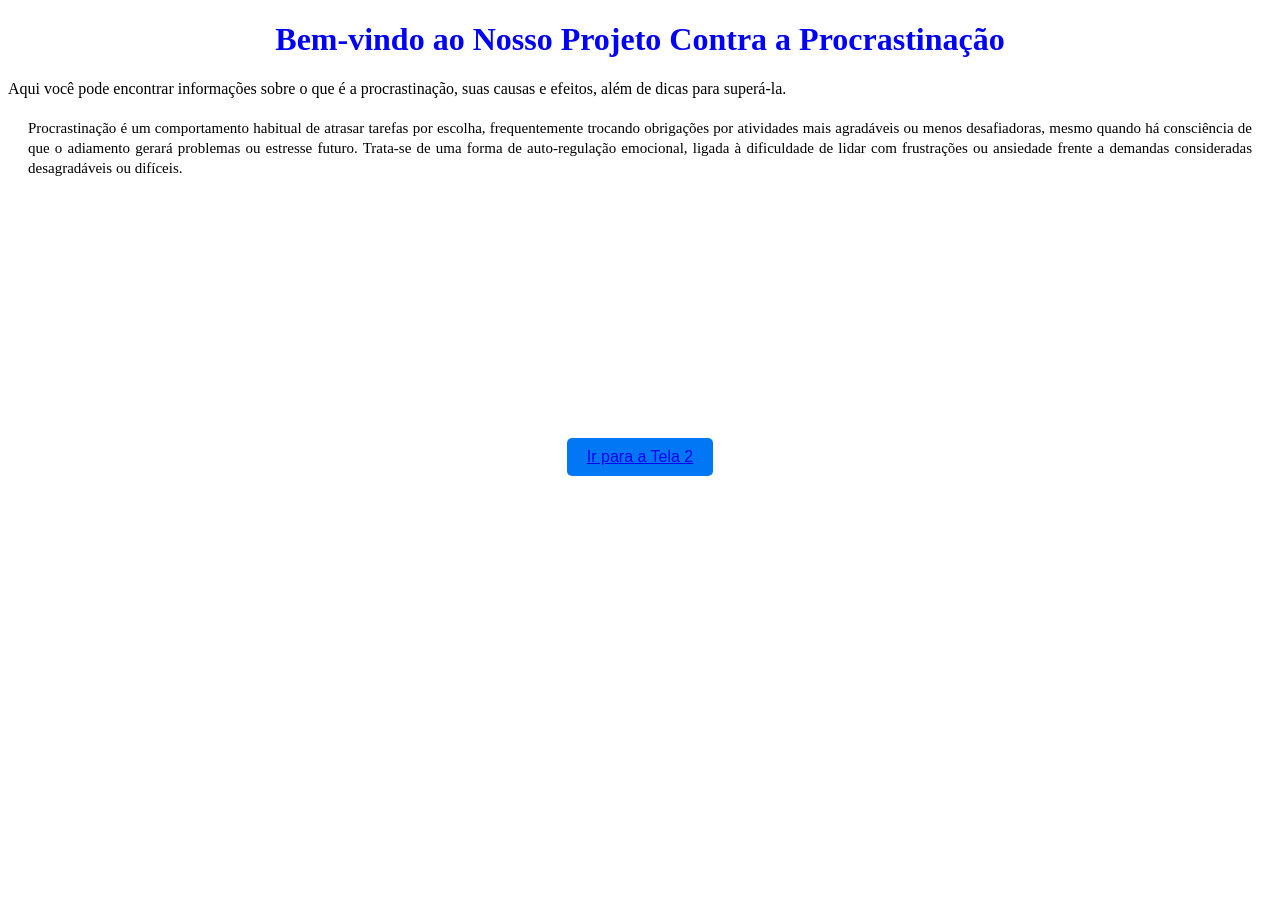
==== Public/pages/tela1.html @ f206362c "Primeira vez usando o git e o começo do projeto" ====
<!DOCTYPE html>
<html lang="pt-br">
<head>
   
    <meta charset="UTF-8">
    <title>Início-Procrastinação</title>
    <link rel="stylesheet" href="../assets/CSS/style.css">
</head>
<body>
    <h1 class="titulo">Bem-vindo ao Nosso Projeto Contra a Procrastinação</h1>
    <p>Aqui você pode encontrar informações sobre o que é a procrastinação, suas causas e efeitos, além de dicas para superá-la.</p>
   <p class="rolodetexto">Procrastinação é um comportamento habitual de atrasar tarefas por escolha, frequentemente trocando obrigações por atividades mais agradáveis ou menos desafiadoras, mesmo quando há consciência de que o adiamento gerará problemas ou estresse futuro. Trata-se de uma forma de auto-regulação emocional, ligada à dificuldade de lidar com frustrações ou ansiedade frente a demandas consideradas desagradáveis ou difíceis.</p>
   
   
   
    <button class="botao"><a href="tela2.html">Ir para a Tela 2</a></button>
    
</body>
</html>
---- Public/assets/CSS/style.css ----
.titulo {
    text-align: center;
    -webkit-text-fill-color: blue;}
.rolodetexto {
    text-align: justify;
    font-size: 15px;
    line-height: 20px;
    margin: 20px;
    height: 300px;
    overflow-y: scroll;
}
.botao{
    display: block;
    margin: 20px auto;
    padding: 10px 20px;
    background-color: #0177f6;
    color: white;
    border: none;
    border-radius: 5px;
    font-size: 16px;
    cursor: pointer;}
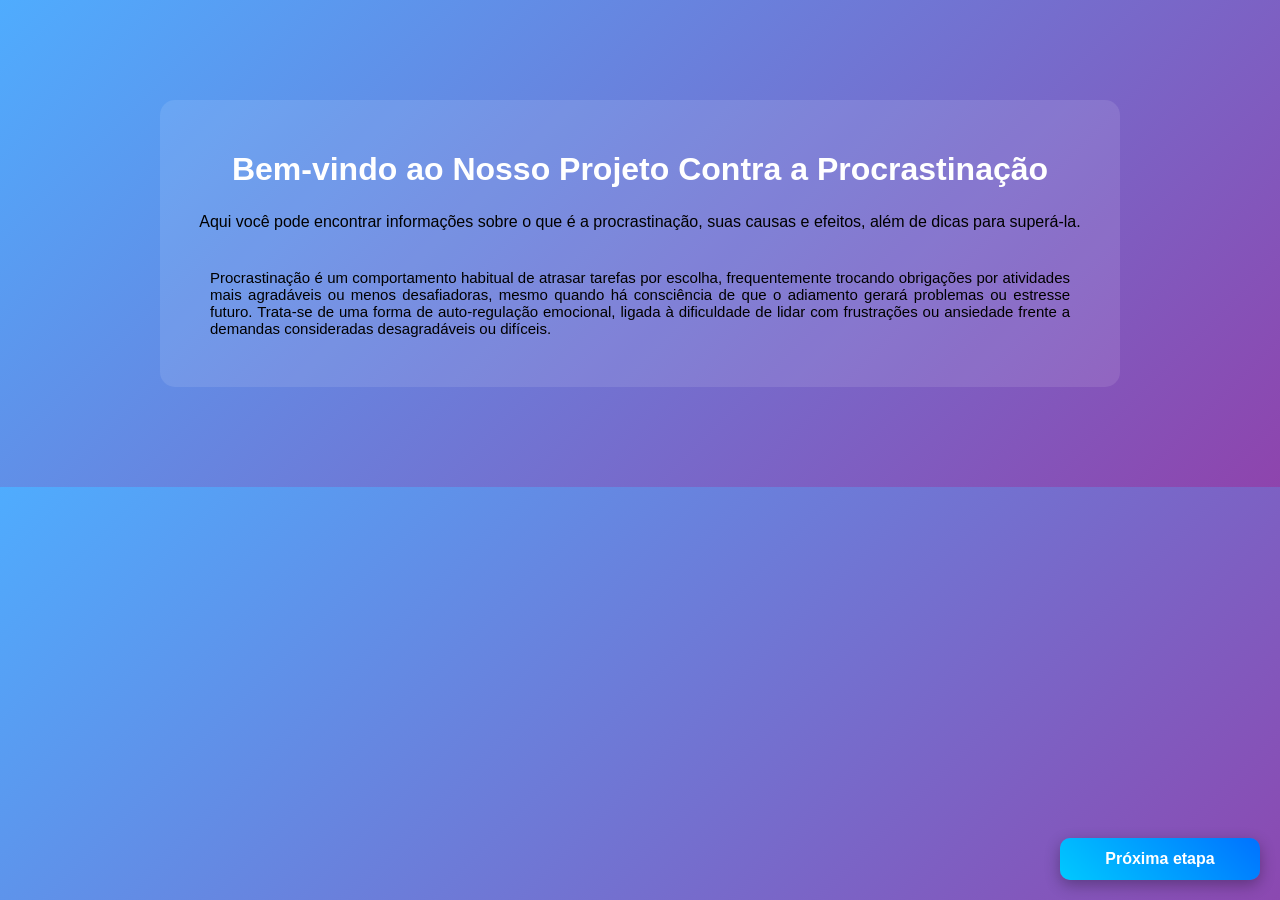
==== commit 76d02d45: "arrumando o conflito e adicionando as coisas" ====
--- a/Public/pages/tela1.html
+++ b/Public/pages/tela1.html
@@ -7,13 +7,17 @@
     <link rel="stylesheet" href="../assets/CSS/style.css">
 </head>
 <body>
+    <div class="container-centro">
     <h1 class="titulo">Bem-vindo ao Nosso Projeto Contra a Procrastinação</h1>
-    <p>Aqui você pode encontrar informações sobre o que é a procrastinação, suas causas e efeitos, além de dicas para superá-la.</p>
-   <p class="rolodetexto">Procrastinação é um comportamento habitual de atrasar tarefas por escolha, frequentemente trocando obrigações por atividades mais agradáveis ou menos desafiadoras, mesmo quando há consciência de que o adiamento gerará problemas ou estresse futuro. Trata-se de uma forma de auto-regulação emocional, ligada à dificuldade de lidar com frustrações ou ansiedade frente a demandas consideradas desagradáveis ou difíceis.</p>
+    
+    <p>Aqui você pode encontrar informações sobre o que é a procrastinação, suas causas e efeitos, além de dicas para superá-la. <br><br>
+        
+        <p class="rolodetexto">Procrastinação é um comportamento habitual de atrasar tarefas por escolha, frequentemente trocando obrigações por atividades mais agradáveis ou menos desafiadoras, mesmo quando há consciência de que o adiamento gerará problemas ou estresse futuro. Trata-se de uma forma de auto-regulação emocional, ligada à dificuldade de lidar com frustrações ou ansiedade frente a demandas consideradas desagradáveis ou difíceis.</p>
    
    
    
-    <button class="botao"><a href="tela2.html">Ir para a Tela 2</a></button>
-    
+    <a href="tela2.html" class="proximo">Próxima etapa </a>
+
+    </div>
 </body>
 </html>
--- a/Public/assets/CSS/style.css
+++ b/Public/assets/CSS/style.css
@@ -1,22 +1,231 @@
+body {
+  margin: 0;
+  font-family: Arial, sans-serif;
+  background: linear-gradient(135deg, #4facfe, #8e44ad);
+}
+
+header {
+  background: linear-gradient(90deg, #4facfe, #8e44ad);
+  color: white;
+  text-align: center;
+  padding: 20px;
+}
+
+.container {
+  display: flex;
+}
+
+.menu {
+  width: 250px;
+  padding: 15px;
+  position: sticky;
+  top: 0;
+  height: 100vh;
+}
+
+.menu a {
+  display: block;
+  background: linear-gradient(45deg, #6a5acd, #00bfff);
+  color: white;
+  padding: 10px;
+  margin: 5px 0;
+  text-decoration: none;
+  border-radius: 6px;
+  transition: 0.3s;
+}
+
+.menu a:hover {
+  background: #a29bfe;
+}
+
+.conteudo {
+  flex: 1;
+  display: flex;
+  justify-content: center;
+  padding: 40px;
+}
+
+.card {
+  background: #F7FFF3;
+  max-width: 800px;
+  width: 100%;
+  padding: 25px;
+  border-radius: 12px;
+}
+
+html {
+  scroll-behavior: smooth;
+}
+
+.modo-botao a {
+  background: linear-gradient(45deg, #6a5acd, #00bfff);
+  color: white;
+  text-decoration: none;
+}
+
+.modo-link a {
+  background: transparent;
+  color: #1e90ff;
+  text-decoration: underline;
+}
+
+.modo-box {
+  background: white;
+  padding: 10px;
+  border-radius: 8px;
+}
+
+.modo-box a {
+  color: black;
+  text-decoration: none;
+}
+
+/* ===================== */
+/* 🟢 TELA 1 (Gui) */
+/* ===================== */
 
 .titulo {
-    text-align: center;
-    -webkit-text-fill-color: blue;}
+  text-align: center;
+  color: white;
+  margin-bottom: 25px;
+}
+
 .rolodetexto {
-    text-align: justify;
-    font-size: 15px;
-    line-height: 20px;
-    margin: 20px;
-    height: 300px;
-    overflow-y: scroll;
-}
-.botao{
-    display: block;
-    margin: 20px auto;
-    padding: 10px 20px;
-    background-color: #0177f6;
-    color: white;
-    border: none;
-    border-radius: 5px;
-    font-size: 16px;
-    cursor: pointer;}+  text-align: justify;
+  font-size: 15px;
+  margin: 20px;
+}
+
+.botao {
+  display: block;
+  margin: 20px auto;
+  background: #0177f6;
+}
+
+/* ===================== */
+/* 🟢 Parte do (Wellington) */
+/* ===================== */
+
+.container-centro {
+  max-width: 900px;
+  margin: 100px auto;
+  text-align: center;
+  padding: 30px;
+  background: rgba(255,255,255,0.1);
+  border-radius: 15px;
+}
+
+.proximo, .voltar {
+  position: fixed;
+  bottom: 20px;
+  width: 200px;
+  text-align: center;
+  padding: 12px 0;
+  border-radius: 10px;
+  text-decoration: none;
+  color: white;
+  font-weight: bold;
+  background: linear-gradient(45deg, #00c9ff, #0072ff);
+  box-shadow: 0 5px 15px rgba(0,0,0,0.3);
+  transition: 0.3s;
+}
+
+.proximo {
+  right: 20px;
+}
+
+.voltar {
+  left: 20px;
+}
+
+.proximo:hover, .voltar:hover {
+  transform: scale(1.1);
+}
+
+.form-container {
+  max-width: 500px;
+  margin: 80px auto;
+  padding: 30px;
+  background: rgba(255,255,255,0.1);
+  border-radius: 15px;
+  text-align: center;
+}
+
+.formulario {
+  display: flex;
+  flex-direction: column;
+  gap: 15px;
+}
+
+.campo {
+  display: flex;
+  flex-direction: column;
+  align-items: flex-start;
+}
+
+.campo label {
+  color: white;
+  margin-bottom: 5px;
+}
+
+.campo input {
+  width: 100%;
+  padding: 10px;
+  border-radius: 8px;
+  border: none;
+}
+
+/* foco corrigido (sem duplicação, sem erro) */
+.campo input:focus {
+  outline: none;
+  box-shadow: 0 0 0 2px #00c9ff;
+}
+
+.btn-enviar {
+  width: 100%;
+  padding: 12px;
+  border: none;
+  border-radius: 10px;
+  background: linear-gradient(45deg, #00c9ff, #0072ff);
+  color: white;
+  font-size: 16px;
+  font-weight: bold;
+  cursor: pointer;
+  transition: 0.3s;
+}
+
+.btn-enviar:hover {
+  transform: scale(1.05);
+}
+
+.sucesso-container {
+  max-width: 600px;
+  margin: 150px auto;
+  text-align: center;
+  padding: 40px;
+  color: green;
+}
+
+.sucesso-container h1 {
+  font-size: 28px;
+  margin-bottom: 15px;
+}
+
+.sucesso-container p {
+  margin-bottom: 25px;
+  font-size: 16px;
+}
+
+.btn-voltar-inicio {
+  display: inline-block;
+  padding: 12px 25px;
+  background: linear-gradient(45deg, #00c9ff, #0072ff);
+  color: white;
+  border-radius: 10px;
+  text-decoration: none;
+  transition: 0.3s;
+}
+
+.btn-voltar-inicio:hover {
+  transform: scale(1.1);
+}
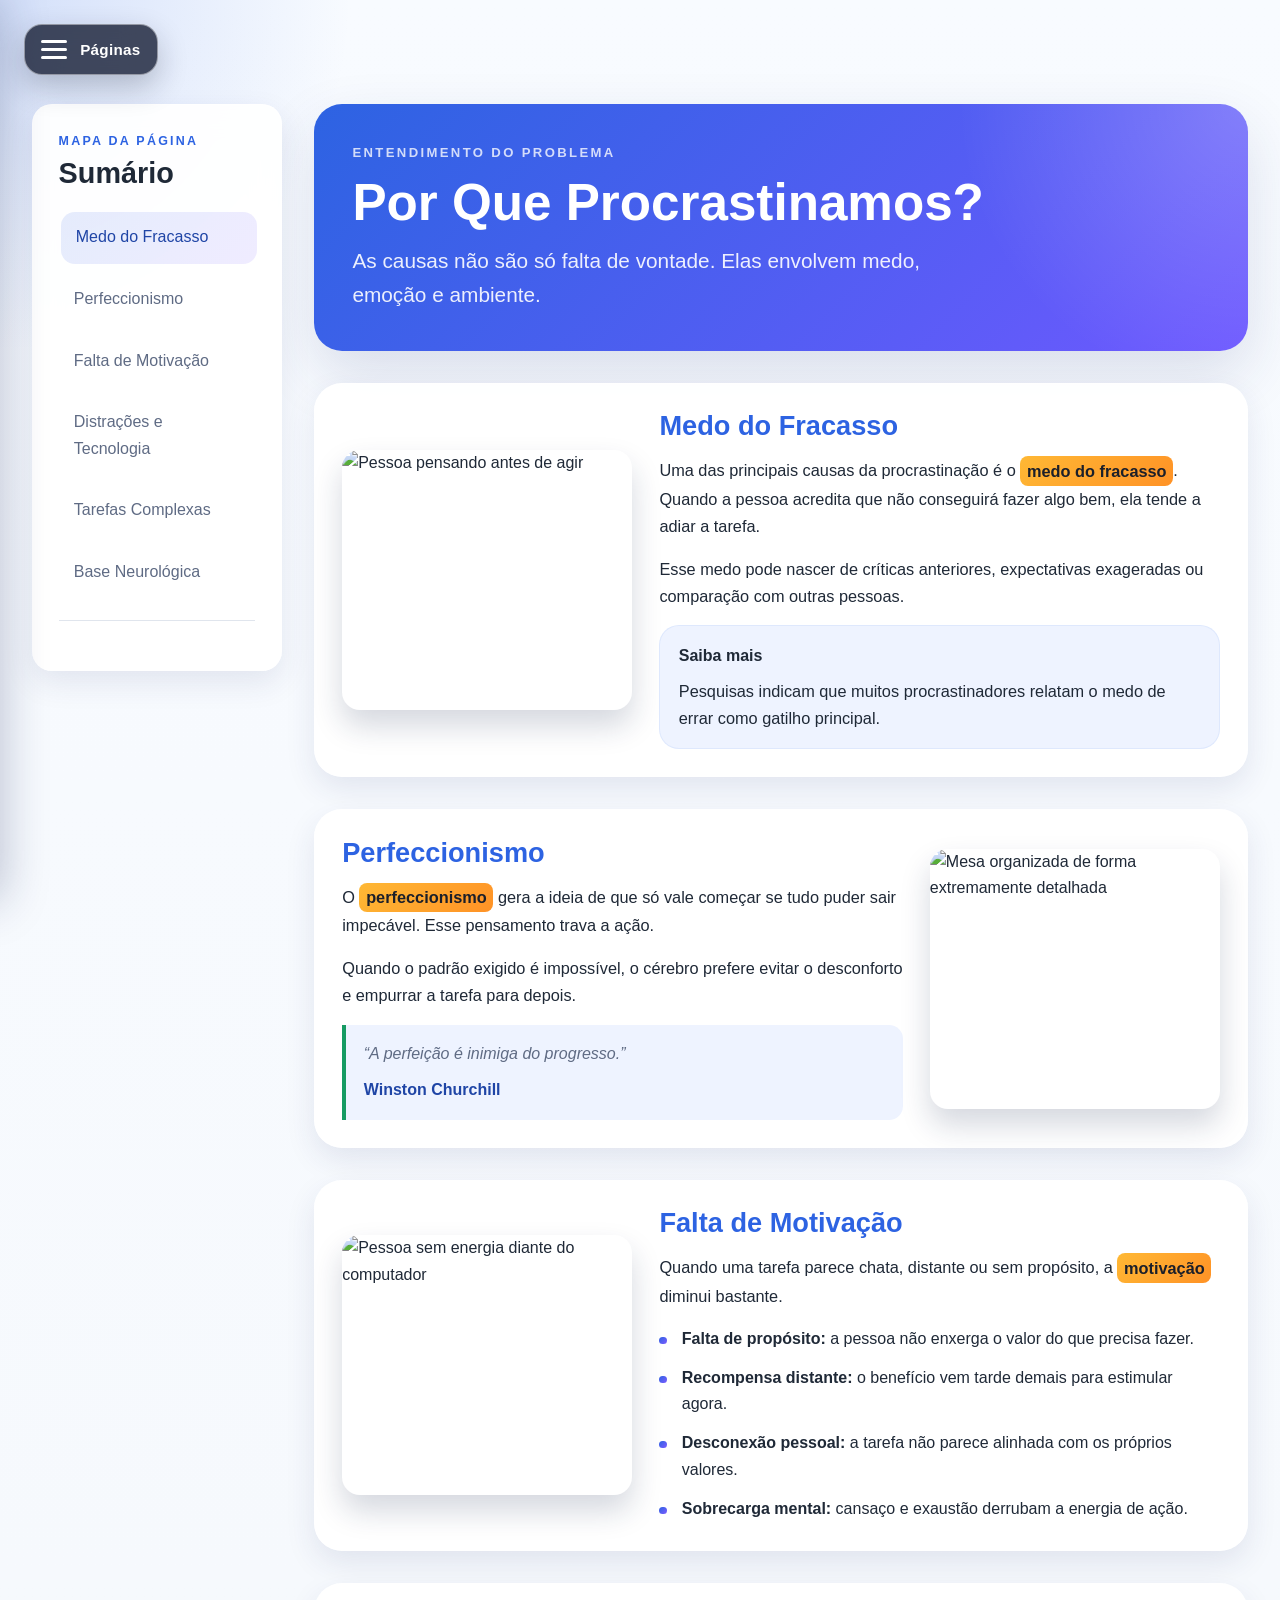
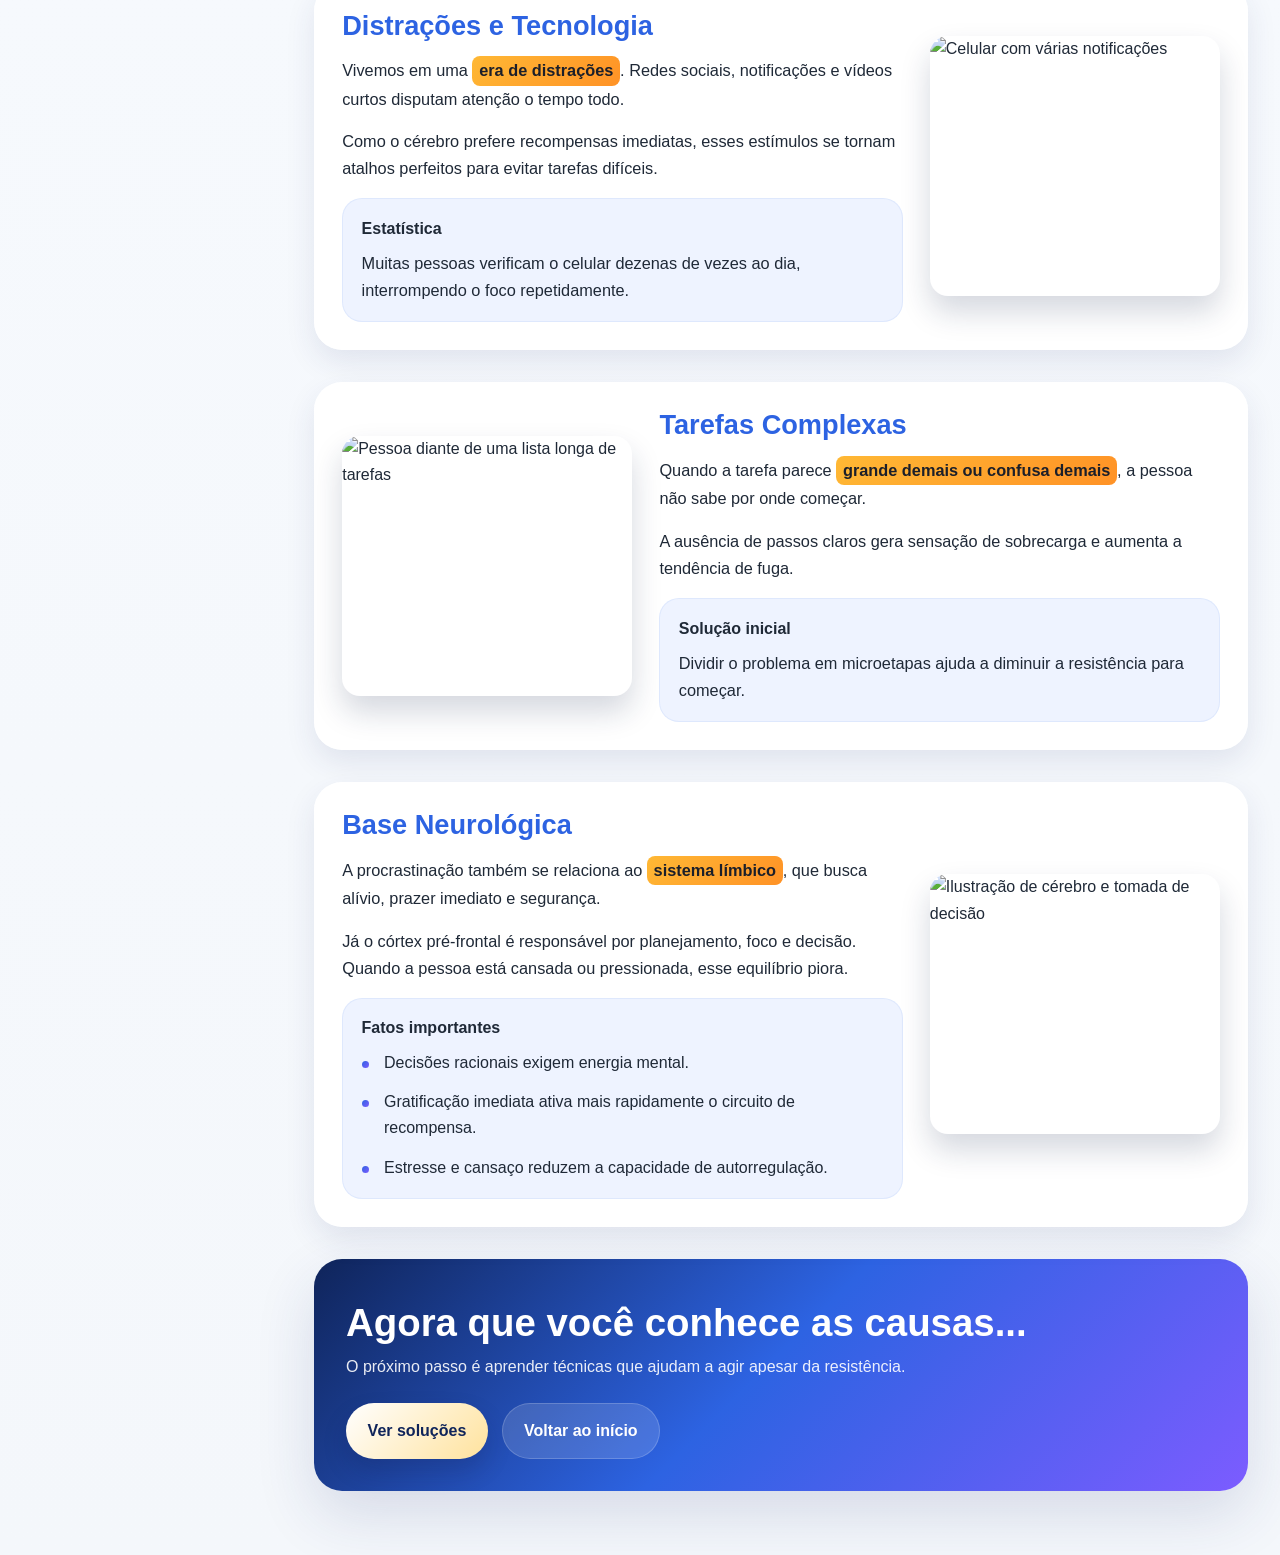
==== commit 5439c051: "Refatora estrutura e organiza layout do projeto" ====
--- a/Public/pages/tela1.html
+++ b/Public/pages/tela1.html
@@ -1,23 +1,164 @@
 <!DOCTYPE html>
-<html lang="pt-br">
+<html lang="pt-BR">
 <head>
-   
     <meta charset="UTF-8">
-    <title>Início-Procrastinação</title>
+    <meta name="viewport" content="width=device-width, initial-scale=1.0">
+    <title>Causas da Procrastinação</title>
     <link rel="stylesheet" href="../assets/CSS/style.css">
 </head>
-<body>
-    <div class="container-centro">
-    <h1 class="titulo">Bem-vindo ao Nosso Projeto Contra a Procrastinação</h1>
-    
-    <p>Aqui você pode encontrar informações sobre o que é a procrastinação, suas causas e efeitos, além de dicas para superá-la. <br><br>
-        
-        <p class="rolodetexto">Procrastinação é um comportamento habitual de atrasar tarefas por escolha, frequentemente trocando obrigações por atividades mais agradáveis ou menos desafiadoras, mesmo quando há consciência de que o adiamento gerará problemas ou estresse futuro. Trata-se de uma forma de auto-regulação emocional, ligada à dificuldade de lidar com frustrações ou ansiedade frente a demandas consideradas desagradáveis ou difíceis.</p>
-   
-   
-   
-    <a href="tela2.html" class="proximo">Próxima etapa </a>
+<body data-page="causas" data-root-prefix="../../" data-config="../assets/data/site.json">
+    <button class="menu-toggle" type="button" id="menuToggle" aria-expanded="false" aria-controls="pageDrawer">
+        <span class="menu-toggle__icon" aria-hidden="true">
+            <span></span>
+            <span></span>
+            <span></span>
+        </span>
+        <span class="menu-toggle__text">Páginas</span>
+    </button>
 
+    <div class="menu-overlay" id="menuOverlay" hidden></div>
+
+    <aside class="page-drawer" id="pageDrawer" aria-label="Navegação entre páginas">
+        <div class="page-drawer__brand">
+            <p class="page-drawer__eyebrow">SimplePractice</p>
+            <h2 id="brandTitle">ProcrastiNÃO</h2>
+            <p class="page-drawer__description">Conteúdo sobre procrastinação em HTML5, CSS puro e JavaScript vanilla.</p>
+        </div>
+
+        <nav class="page-drawer__nav" aria-label="Páginas do site">
+            <ul class="drawer-links" id="drawerLinks"></ul>
+        </nav>
+
+        <div class="page-drawer__footer" id="brandFooter">2026</div>
+    </aside>
+
+    <div class="page-layout">
+        <aside class="page-summary" aria-label="Sumário da página">
+            <div class="summary-card">
+                <p class="summary-kicker">Mapa da página</p>
+                <h2>Sumário</h2>
+                <ul class="summary-links" id="summaryLinks"></ul>
+                <div class="progress-indicator">
+                    <div class="progress-bar" id="progressBar"></div>
+                </div>
+            </div>
+        </aside>
+
+        <main class="main-content">
+            <header class="hero">
+                <p class="hero__eyebrow">Entendimento do problema</p>
+                <h1>Por Que Procrastinamos?</h1>
+                <p class="subtitle">As causas não são só falta de vontade. Elas envolvem medo, emoção e ambiente.</p>
+            </header>
+
+            <section id="medo" class="content-section">
+                <div class="section-image">
+                    <img src="https://images.unsplash.com/photo-1611224923853-80b023f02d71?crop=entropy&cs=tinysrgb&fit=max&fm=jpg&q=80&w=800" alt="Pessoa pensando antes de agir">
+                </div>
+                <div class="section-text">
+                    <h2>Medo do Fracasso</h2>
+                    <p>Uma das principais causas da procrastinação é o <span class="highlight">medo do fracasso</span>. Quando a pessoa acredita que não conseguirá fazer algo bem, ela tende a adiar a tarefa.</p>
+                    <p>Esse medo pode nascer de críticas anteriores, expectativas exageradas ou comparação com outras pessoas.</p>
+                    <div class="info-box">
+                        <h4>Saiba mais</h4>
+                        <p>Pesquisas indicam que muitos procrastinadores relatam o medo de errar como gatilho principal.</p>
+                    </div>
+                </div>
+            </section>
+
+            <section id="perfeccionismo" class="content-section reverse">
+                <div class="section-text">
+                    <h2>Perfeccionismo</h2>
+                    <p>O <span class="highlight">perfeccionismo</span> gera a ideia de que só vale começar se tudo puder sair impecável. Esse pensamento trava a ação.</p>
+                    <p>Quando o padrão exigido é impossível, o cérebro prefere evitar o desconforto e empurrar a tarefa para depois.</p>
+                    <blockquote>
+                        “A perfeição é inimiga do progresso.”
+                        <cite>Winston Churchill</cite>
+                    </blockquote>
+                </div>
+                <div class="section-image">
+                    <img src="https://images.unsplash.com/photo-1548104210-6d130801c54a?crop=entropy&cs=tinysrgb&fit=max&fm=jpg&q=80&w=800" alt="Mesa organizada de forma extremamente detalhada">
+                </div>
+            </section>
+
+            <section id="motivacao" class="content-section">
+                <div class="section-image">
+                    <img src="https://images.unsplash.com/photo-1692158962133-6c97ee651ab9?crop=entropy&cs=tinysrgb&fit=max&fm=jpg&q=80&w=800" alt="Pessoa sem energia diante do computador">
+                </div>
+                <div class="section-text">
+                    <h2>Falta de Motivação</h2>
+                    <p>Quando uma tarefa parece chata, distante ou sem propósito, a <span class="highlight">motivação</span> diminui bastante.</p>
+                    <ul class="impact-list">
+                        <li><strong>Falta de propósito:</strong> a pessoa não enxerga o valor do que precisa fazer.</li>
+                        <li><strong>Recompensa distante:</strong> o benefício vem tarde demais para estimular agora.</li>
+                        <li><strong>Desconexão pessoal:</strong> a tarefa não parece alinhada com os próprios valores.</li>
+                        <li><strong>Sobrecarga mental:</strong> cansaço e exaustão derrubam a energia de ação.</li>
+                    </ul>
+                </div>
+            </section>
+
+            <section id="distracao" class="content-section reverse">
+                <div class="section-text">
+                    <h2>Distrações e Tecnologia</h2>
+                    <p>Vivemos em uma <span class="highlight">era de distrações</span>. Redes sociais, notificações e vídeos curtos disputam atenção o tempo todo.</p>
+                    <p>Como o cérebro prefere recompensas imediatas, esses estímulos se tornam atalhos perfeitos para evitar tarefas difíceis.</p>
+                    <div class="info-box">
+                        <h4>Estatística</h4>
+                        <p>Muitas pessoas verificam o celular dezenas de vezes ao dia, interrompendo o foco repetidamente.</p>
+                    </div>
+                </div>
+                <div class="section-image">
+                    <img src="https://images.unsplash.com/photo-1638459472395-e17f31ab879a?crop=entropy&cs=tinysrgb&fit=max&fm=jpg&q=80&w=800" alt="Celular com várias notificações">
+                </div>
+            </section>
+
+            <section id="tarefas" class="content-section">
+                <div class="section-image">
+                    <img src="https://images.unsplash.com/photo-1605791767308-46f38113f418?crop=entropy&cs=tinysrgb&fit=max&fm=jpg&q=80&w=800" alt="Pessoa diante de uma lista longa de tarefas">
+                </div>
+                <div class="section-text">
+                    <h2>Tarefas Complexas</h2>
+                    <p>Quando a tarefa parece <span class="highlight">grande demais ou confusa demais</span>, a pessoa não sabe por onde começar.</p>
+                    <p>A ausência de passos claros gera sensação de sobrecarga e aumenta a tendência de fuga.</p>
+                    <div class="info-box">
+                        <h4>Solução inicial</h4>
+                        <p>Dividir o problema em microetapas ajuda a diminuir a resistência para começar.</p>
+                    </div>
+                </div>
+            </section>
+
+            <section id="cerebro" class="content-section reverse">
+                <div class="section-text">
+                    <h2>Base Neurológica</h2>
+                    <p>A procrastinação também se relaciona ao <span class="highlight">sistema límbico</span>, que busca alívio, prazer imediato e segurança.</p>
+                    <p>Já o córtex pré-frontal é responsável por planejamento, foco e decisão. Quando a pessoa está cansada ou pressionada, esse equilíbrio piora.</p>
+                    <div class="brain-facts">
+                        <h4>Fatos importantes</h4>
+                        <ul>
+                            <li>Decisões racionais exigem energia mental.</li>
+                            <li>Gratificação imediata ativa mais rapidamente o circuito de recompensa.</li>
+                            <li>Estresse e cansaço reduzem a capacidade de autorregulação.</li>
+                        </ul>
+                    </div>
+                </div>
+                <div class="section-image">
+                    <img src="https://images.unsplash.com/photo-1531323386183-43890b5c766d?crop=entropy&cs=tinysrgb&fit=max&fm=jpg&q=80&w=800" alt="Ilustração de cérebro e tomada de decisão">
+                </div>
+            </section>
+
+            <section class="cta-section">
+                <h2>Agora que você conhece as causas...</h2>
+                <p>O próximo passo é aprender técnicas que ajudam a agir apesar da resistência.</p>
+                <div class="cta-buttons">
+                    <a href="tela2.html" class="btn btn-primary">Ver soluções</a>
+                    <a href="../../index.html" class="btn btn-secondary">Voltar ao início</a>
+                </div>
+            </section>
+        </main>
     </div>
+
+    <div class="toast-stack" id="toastStack" aria-live="polite" aria-atomic="true"></div>
+
+    <script src="../assets/js/script.js"></script>
 </body>
-</html>+</html>
--- a/Public/assets/CSS/style.css
+++ b/Public/assets/CSS/style.css
@@ -1,231 +1,914 @@
+:root {
+    --bg: #f4f7fb;
+    --surface: #ffffff;
+    --surface-soft: #eef3ff;
+    --surface-muted: #f7f8fc;
+    --text: #1f2937;
+    --text-soft: #5f6b84;
+    --line: rgba(86, 110, 154, 0.18);
+    --brand: #2d63e2;
+    --brand-deep: #1f45a6;
+    --brand-soft: #7c5cff;
+    --accent: #ffb11f;
+    --accent-deep: #ff8c1a;
+    --success: #169b63;
+    --danger: #ef4444;
+    --shadow: 0 24px 60px rgba(35, 53, 110, 0.14);
+    --shadow-soft: 0 12px 30px rgba(35, 53, 110, 0.1);
+    --radius-lg: 28px;
+    --radius-md: 20px;
+    --radius-sm: 14px;
+    --layout-width: 1380px;
+    --summary-width: 250px;
+}
+
+* {
+    margin: 0;
+    padding: 0;
+    box-sizing: border-box;
+}
+
+html {
+    scroll-behavior: smooth;
+}
+
 body {
-  margin: 0;
-  font-family: Arial, sans-serif;
-  background: linear-gradient(135deg, #4facfe, #8e44ad);
-}
-
-header {
-  background: linear-gradient(90deg, #4facfe, #8e44ad);
-  color: white;
-  text-align: center;
-  padding: 20px;
-}
-
-.container {
-  display: flex;
-}
-
-.menu {
-  width: 250px;
-  padding: 15px;
-  position: sticky;
-  top: 0;
-  height: 100vh;
-}
-
-.menu a {
-  display: block;
-  background: linear-gradient(45deg, #6a5acd, #00bfff);
-  color: white;
-  padding: 10px;
-  margin: 5px 0;
-  text-decoration: none;
-  border-radius: 6px;
-  transition: 0.3s;
-}
-
-.menu a:hover {
-  background: #a29bfe;
-}
-
-.conteudo {
-  flex: 1;
-  display: flex;
-  justify-content: center;
-  padding: 40px;
-}
-
-.card {
-  background: #F7FFF3;
-  max-width: 800px;
-  width: 100%;
-  padding: 25px;
-  border-radius: 12px;
-}
-
-html {
-  scroll-behavior: smooth;
-}
-
-.modo-botao a {
-  background: linear-gradient(45deg, #6a5acd, #00bfff);
-  color: white;
-  text-decoration: none;
-}
-
-.modo-link a {
-  background: transparent;
-  color: #1e90ff;
-  text-decoration: underline;
-}
-
-.modo-box {
-  background: white;
-  padding: 10px;
-  border-radius: 8px;
-}
-
-.modo-box a {
-  color: black;
-  text-decoration: none;
-}
-
-/* ===================== */
-/* 🟢 TELA 1 (Gui) */
-/* ===================== */
-
-.titulo {
-  text-align: center;
-  color: white;
-  margin-bottom: 25px;
-}
-
-.rolodetexto {
-  text-align: justify;
-  font-size: 15px;
-  margin: 20px;
-}
-
-.botao {
-  display: block;
-  margin: 20px auto;
-  background: #0177f6;
-}
-
-/* ===================== */
-/* 🟢 Parte do (Wellington) */
-/* ===================== */
-
-.container-centro {
-  max-width: 900px;
-  margin: 100px auto;
-  text-align: center;
-  padding: 30px;
-  background: rgba(255,255,255,0.1);
-  border-radius: 15px;
-}
-
-.proximo, .voltar {
-  position: fixed;
-  bottom: 20px;
-  width: 200px;
-  text-align: center;
-  padding: 12px 0;
-  border-radius: 10px;
-  text-decoration: none;
-  color: white;
-  font-weight: bold;
-  background: linear-gradient(45deg, #00c9ff, #0072ff);
-  box-shadow: 0 5px 15px rgba(0,0,0,0.3);
-  transition: 0.3s;
-}
-
-.proximo {
-  right: 20px;
-}
-
-.voltar {
-  left: 20px;
-}
-
-.proximo:hover, .voltar:hover {
-  transform: scale(1.1);
-}
-
-.form-container {
-  max-width: 500px;
-  margin: 80px auto;
-  padding: 30px;
-  background: rgba(255,255,255,0.1);
-  border-radius: 15px;
-  text-align: center;
-}
-
-.formulario {
-  display: flex;
-  flex-direction: column;
-  gap: 15px;
-}
-
-.campo {
-  display: flex;
-  flex-direction: column;
-  align-items: flex-start;
-}
-
-.campo label {
-  color: white;
-  margin-bottom: 5px;
-}
-
-.campo input {
-  width: 100%;
-  padding: 10px;
-  border-radius: 8px;
-  border: none;
-}
-
-/* foco corrigido (sem duplicação, sem erro) */
-.campo input:focus {
-  outline: none;
-  box-shadow: 0 0 0 2px #00c9ff;
-}
-
-.btn-enviar {
-  width: 100%;
-  padding: 12px;
-  border: none;
-  border-radius: 10px;
-  background: linear-gradient(45deg, #00c9ff, #0072ff);
-  color: white;
-  font-size: 16px;
-  font-weight: bold;
-  cursor: pointer;
-  transition: 0.3s;
-}
-
-.btn-enviar:hover {
-  transform: scale(1.05);
-}
-
-.sucesso-container {
-  max-width: 600px;
-  margin: 150px auto;
-  text-align: center;
-  padding: 40px;
-  color: green;
-}
-
-.sucesso-container h1 {
-  font-size: 28px;
-  margin-bottom: 15px;
-}
-
-.sucesso-container p {
-  margin-bottom: 25px;
-  font-size: 16px;
-}
-
-.btn-voltar-inicio {
-  display: inline-block;
-  padding: 12px 25px;
-  background: linear-gradient(45deg, #00c9ff, #0072ff);
-  color: white;
-  border-radius: 10px;
-  text-decoration: none;
-  transition: 0.3s;
-}
-
-.btn-voltar-inicio:hover {
-  transform: scale(1.1);
-}+    min-height: 100vh;
+    background:
+        radial-gradient(circle at top left, rgba(45, 99, 226, 0.18), transparent 22rem),
+        linear-gradient(180deg, #f8fbff 0%, var(--bg) 100%);
+    color: var(--text);
+    font-family: "Segoe UI", Tahoma, Geneva, Verdana, sans-serif;
+    line-height: 1.65;
+    overflow-x: clip;
+}
+
+body.menu-open {
+    overflow: hidden;
+}
+
+img {
+    display: block;
+    max-width: 100%;
+}
+
+a {
+    color: inherit;
+}
+
+button,
+input {
+    font: inherit;
+}
+
+.menu-toggle {
+    position: fixed;
+    top: 1.5rem;
+    left: 1.5rem;
+    z-index: 1200;
+    display: inline-flex;
+    align-items: center;
+    gap: 0.85rem;
+    padding: 0.75rem 1rem;
+    border: 1px solid rgba(255, 255, 255, 0.45);
+    border-radius: 18px;
+    background: rgba(17, 25, 48, 0.78);
+    color: #ffffff;
+    cursor: pointer;
+    box-shadow: 0 12px 30px rgba(17, 25, 48, 0.24);
+    backdrop-filter: blur(16px);
+    transition: transform 0.2s ease, background-color 0.2s ease;
+}
+
+.menu-toggle:hover {
+    transform: translateY(-1px);
+    background: rgba(17, 25, 48, 0.9);
+}
+
+.menu-toggle__icon {
+    width: 1.6rem;
+    height: 1.2rem;
+    display: inline-flex;
+    flex-direction: column;
+    justify-content: space-between;
+}
+
+.menu-toggle__icon span {
+    width: 100%;
+    height: 3px;
+    border-radius: 999px;
+    background: #ffffff;
+    transition: transform 0.2s ease, opacity 0.2s ease;
+}
+
+body.menu-open .menu-toggle__icon span:nth-child(1) {
+    transform: translateY(8px) rotate(45deg);
+}
+
+body.menu-open .menu-toggle__icon span:nth-child(2) {
+    opacity: 0;
+}
+
+body.menu-open .menu-toggle__icon span:nth-child(3) {
+    transform: translateY(-8px) rotate(-45deg);
+}
+
+.menu-toggle__text {
+    font-size: 0.95rem;
+    font-weight: 700;
+    letter-spacing: 0.02em;
+}
+
+.menu-overlay {
+    position: fixed;
+    inset: 0;
+    z-index: 1100;
+    background: rgba(11, 18, 34, 0.45);
+    backdrop-filter: blur(2px);
+}
+
+.menu-overlay[hidden] {
+    display: none;
+}
+
+.page-drawer {
+    position: fixed;
+    top: 0;
+    left: 0;
+    z-index: 1150;
+    width: min(22rem, calc(100vw - 2rem));
+    height: 100vh;
+    padding: 6.25rem 1.5rem 1.5rem;
+    background: linear-gradient(180deg, #2049bd 0%, #335de2 58%, #253b95 100%);
+    color: #ffffff;
+    box-shadow: 20px 0 45px rgba(21, 35, 86, 0.28);
+    transform: translateX(-105%);
+    transition: transform 0.25s ease;
+    display: flex;
+    flex-direction: column;
+    gap: 2rem;
+}
+
+.page-drawer.is-open {
+    transform: translateX(0);
+}
+
+.page-drawer__brand {
+    display: grid;
+    gap: 0.65rem;
+}
+
+.page-drawer__eyebrow {
+    font-size: 0.78rem;
+    font-weight: 700;
+    letter-spacing: 0.18em;
+    text-transform: uppercase;
+    opacity: 0.72;
+}
+
+.page-drawer__brand h2 {
+    font-size: 2rem;
+    line-height: 1.1;
+}
+
+.page-drawer__description {
+    color: rgba(255, 255, 255, 0.82);
+    font-size: 0.98rem;
+}
+
+.page-drawer__nav {
+    flex: 1;
+}
+
+.drawer-links {
+    list-style: none;
+    display: grid;
+    gap: 0.75rem;
+}
+
+.drawer-link {
+    display: block;
+    padding: 0.95rem 1rem;
+    border-radius: 16px;
+    color: rgba(255, 255, 255, 0.88);
+    text-decoration: none;
+    font-weight: 700;
+    background: rgba(255, 255, 255, 0.08);
+    border: 1px solid rgba(255, 255, 255, 0.08);
+    transition: transform 0.2s ease, background-color 0.2s ease, color 0.2s ease;
+}
+
+.drawer-link:hover,
+.drawer-link.active {
+    transform: translateX(4px);
+    color: #152b6f;
+    background: linear-gradient(135deg, #ffffff 0%, #ffe29c 100%);
+}
+
+.page-drawer__footer {
+    padding-top: 1rem;
+    border-top: 1px solid rgba(255, 255, 255, 0.2);
+    color: rgba(255, 255, 255, 0.8);
+    font-size: 0.92rem;
+    font-weight: 600;
+}
+
+.page-layout {
+    max-width: var(--layout-width);
+    margin: 0 auto;
+    padding: 6.5rem 2rem 4rem;
+    display: grid;
+    grid-template-columns: minmax(220px, var(--summary-width)) minmax(0, 1fr);
+    gap: 2rem;
+    align-items: start;
+}
+
+.page-summary {
+    position: sticky;
+    top: 6.5rem;
+}
+
+.summary-card {
+    padding: 1.6rem;
+    border-radius: var(--radius-md);
+    background: rgba(255, 255, 255, 0.92);
+    border: 1px solid rgba(255, 255, 255, 0.8);
+    box-shadow: var(--shadow-soft);
+    backdrop-filter: blur(14px);
+}
+
+.summary-kicker {
+    font-size: 0.78rem;
+    font-weight: 700;
+    text-transform: uppercase;
+    letter-spacing: 0.18em;
+    color: var(--brand);
+}
+
+.summary-card h2 {
+    margin-top: 0.45rem;
+    font-size: 1.8rem;
+    line-height: 1.1;
+}
+
+.summary-links {
+    list-style: none;
+    display: grid;
+    gap: 0.6rem;
+    margin-top: 1.35rem;
+}
+
+.summary-links a {
+    display: block;
+    padding: 0.8rem 0.95rem;
+    border-radius: 14px;
+    text-decoration: none;
+    color: var(--text-soft);
+    background: transparent;
+    transition: background-color 0.2s ease, color 0.2s ease, transform 0.2s ease;
+}
+
+.summary-links a:hover,
+.summary-links a.active {
+    background: linear-gradient(135deg, rgba(45, 99, 226, 0.12), rgba(124, 92, 255, 0.12));
+    color: var(--brand-deep);
+    transform: translateX(2px);
+}
+
+.progress-indicator {
+    margin-top: 1.4rem;
+    padding-top: 1rem;
+    border-top: 1px solid var(--line);
+}
+
+.progress-bar {
+    width: 0;
+    height: 7px;
+    border-radius: 999px;
+    background: linear-gradient(90deg, var(--brand), var(--brand-soft), var(--accent));
+    transition: width 0.2s ease;
+}
+
+.main-content {
+    width: 100%;
+    max-width: 940px;
+    margin: 0 auto;
+    display: grid;
+    gap: 2rem;
+}
+
+.hero {
+    padding: clamp(2rem, 3vw, 3rem);
+    border-radius: var(--radius-lg);
+    background:
+        radial-gradient(circle at top right, rgba(255, 255, 255, 0.22), transparent 30%),
+        linear-gradient(135deg, #2d63e2 0%, #6e59ff 100%);
+    color: #ffffff;
+    box-shadow: var(--shadow);
+}
+
+.hero__eyebrow {
+    font-size: 0.82rem;
+    font-weight: 700;
+    text-transform: uppercase;
+    letter-spacing: 0.18em;
+    color: rgba(255, 255, 255, 0.78);
+}
+
+.hero h1 {
+    margin-top: 0.85rem;
+    font-size: clamp(2.4rem, 4vw, 4.3rem);
+    line-height: 0.98;
+}
+
+.subtitle {
+    max-width: 38rem;
+    margin-top: 1rem;
+    font-size: clamp(1.02rem, 2vw, 1.3rem);
+    color: rgba(255, 255, 255, 0.9);
+}
+
+.content-section,
+.final-message {
+    background: rgba(255, 255, 255, 0.94);
+    border: 1px solid rgba(255, 255, 255, 0.85);
+    border-radius: var(--radius-lg);
+    box-shadow: var(--shadow-soft);
+}
+
+.content-section {
+    padding: 1.7rem;
+    display: grid;
+    grid-template-columns: minmax(210px, 290px) minmax(0, 1fr);
+    gap: 1.7rem;
+    align-items: center;
+    scroll-margin-top: 6rem;
+}
+
+body.js-enhanced .content-section {
+    opacity: 0;
+    transform: translateY(24px);
+}
+
+body.js-enhanced .content-section.is-visible {
+    opacity: 1;
+    transform: translateY(0);
+    transition: opacity 0.45s ease, transform 0.45s ease;
+}
+
+.content-section.reverse .section-text {
+    order: 1;
+}
+
+.content-section.reverse .section-image {
+    order: 2;
+}
+
+.content-section.reverse {
+    grid-template-columns: minmax(0, 1fr) minmax(210px, 290px);
+}
+
+.section-image img {
+    width: 100%;
+    height: 100%;
+    min-height: 260px;
+    object-fit: cover;
+    border-radius: calc(var(--radius-md) - 2px);
+    box-shadow: 0 16px 30px rgba(22, 37, 77, 0.18);
+}
+
+.section-text {
+    display: grid;
+    gap: 1rem;
+}
+
+.section-text h2,
+.stats-section h2,
+.final-message h2 {
+    font-size: clamp(1.7rem, 2vw, 2.35rem);
+    line-height: 1.08;
+    color: var(--brand);
+}
+
+.section-text p,
+.section-text li,
+.stat-card p,
+.cta-section p,
+.message-box p {
+    color: var(--text);
+}
+
+.section-text p {
+    font-size: 1.02rem;
+    text-align: left;
+}
+
+.highlight {
+    display: inline-block;
+    padding: 0.08rem 0.42rem;
+    border-radius: 8px;
+    background: linear-gradient(135deg, rgba(255, 177, 31, 0.9), rgba(255, 140, 26, 0.95));
+    color: #1b1f2a;
+    font-weight: 700;
+}
+
+blockquote {
+    padding: 1rem 1.1rem;
+    border-left: 4px solid var(--success);
+    border-radius: 0 var(--radius-sm) var(--radius-sm) 0;
+    background: var(--surface-soft);
+    color: var(--text-soft);
+    font-style: italic;
+}
+
+blockquote cite {
+    display: block;
+    margin-top: 0.6rem;
+    font-style: normal;
+    font-weight: 700;
+    color: var(--brand-deep);
+}
+
+.info-box,
+.action-box,
+.brain-facts,
+.rewards-examples,
+.mindset-tips,
+.recovery-steps,
+.habit-framework,
+.daily-checklist,
+.plan-template {
+    padding: 1.05rem 1.15rem;
+    border-radius: var(--radius-md);
+}
+
+.info-box,
+.brain-facts,
+.rewards-examples,
+.mindset-tips,
+.recovery-steps,
+.habit-framework,
+.daily-checklist,
+.plan-template {
+    background: var(--surface-soft);
+    border: 1px solid rgba(45, 99, 226, 0.08);
+}
+
+.action-box {
+    color: #ffffff;
+    background: linear-gradient(135deg, var(--accent), var(--accent-deep));
+    box-shadow: 0 14px 30px rgba(255, 145, 34, 0.28);
+}
+
+.info-box h4,
+.action-box h4,
+.brain-facts h4,
+.rewards-examples h4,
+.mindset-tips h4,
+.recovery-steps h4,
+.habit-framework h4,
+.plan-template h4,
+.technique-steps h4,
+.tool-item h4 {
+    font-size: 1rem;
+    margin-bottom: 0.5rem;
+}
+
+.impact-list,
+.brain-facts ul,
+.rewards-examples ul,
+.mindset-tips ul {
+    list-style: none;
+    display: grid;
+    gap: 0.8rem;
+}
+
+.impact-list li,
+.brain-facts li,
+.rewards-examples li,
+.mindset-tips li {
+    position: relative;
+    padding-left: 1.4rem;
+}
+
+.impact-list li::before,
+.brain-facts li::before,
+.rewards-examples li::before,
+.mindset-tips li::before {
+    content: "";
+    position: absolute;
+    left: 0;
+    top: 0.68rem;
+    width: 0.45rem;
+    height: 0.45rem;
+    border-radius: 999px;
+    background: linear-gradient(135deg, var(--brand), var(--brand-soft));
+}
+
+.types-grid,
+.stats-grid,
+.tools-list {
+    display: grid;
+    gap: 1rem;
+}
+
+.types-grid,
+.tools-list {
+    grid-template-columns: repeat(2, minmax(0, 1fr));
+}
+
+.type-card,
+.tool-item,
+.stat-card {
+    padding: 1rem 1.1rem;
+    border-radius: var(--radius-md);
+}
+
+.type-card {
+    color: #ffffff;
+    background: linear-gradient(135deg, #2d63e2 0%, #6a63ff 100%);
+    box-shadow: 0 16px 24px rgba(56, 81, 181, 0.22);
+}
+
+.type-card h3,
+.stat-number {
+    font-weight: 800;
+}
+
+.tool-item {
+    background: var(--surface-muted);
+    border-left: 4px solid var(--brand);
+}
+
+.tool-item p,
+.note {
+    color: var(--text-soft);
+}
+
+.stats-section {
+    grid-template-columns: 1fr;
+    text-align: center;
+}
+
+.stats-grid {
+    grid-template-columns: repeat(4, minmax(0, 1fr));
+    margin-top: 0.35rem;
+}
+
+.stat-card {
+    color: #ffffff;
+    background: linear-gradient(145deg, #284fc6 0%, #7356ff 100%);
+    box-shadow: 0 16px 28px rgba(62, 81, 189, 0.24);
+}
+
+.stat-card p {
+    color: rgba(255, 255, 255, 0.92);
+}
+
+.stat-number {
+    display: block;
+    font-size: clamp(2rem, 4vw, 3rem);
+    line-height: 1;
+    margin-bottom: 0.5rem;
+}
+
+.eisenhower-matrix {
+    display: grid;
+    grid-template-columns: repeat(2, minmax(0, 1fr));
+    gap: 0.85rem;
+}
+
+.matrix-quadrant {
+    padding: 1rem;
+    border-radius: var(--radius-md);
+    color: #ffffff;
+}
+
+.matrix-quadrant h4 {
+    margin-bottom: 0.35rem;
+}
+
+.urgent-important {
+    background: linear-gradient(135deg, #ff7a45, #ef4444);
+}
+
+.important-not-urgent {
+    background: linear-gradient(135deg, #10b981, #088066);
+}
+
+.urgent-not-important {
+    background: linear-gradient(135deg, #ffcc48, #ff8c1a);
+    color: #20253a;
+}
+
+.not-urgent-not-important {
+    background: linear-gradient(135deg, #6b7280, #475569);
+}
+
+.technique-steps ol,
+.plan-template ol,
+.recovery-steps ol {
+    margin-left: 1.1rem;
+    display: grid;
+    gap: 0.6rem;
+}
+
+.habit-framework {
+    display: grid;
+    gap: 0.7rem;
+}
+
+.habit-law {
+    padding: 0.8rem 0.9rem;
+    border-radius: 14px;
+    background: rgba(255, 255, 255, 0.82);
+}
+
+.daily-checklist {
+    display: grid;
+    gap: 0.8rem;
+}
+
+.checkbox-item {
+    display: flex;
+    align-items: flex-start;
+    gap: 0.8rem;
+    padding: 0.85rem 0.95rem;
+    border-radius: 14px;
+    background: rgba(255, 255, 255, 0.84);
+    cursor: pointer;
+    transition: background-color 0.2s ease, transform 0.2s ease;
+}
+
+.checkbox-item:hover {
+    transform: translateX(2px);
+}
+
+.checkbox-item input[type="checkbox"] {
+    margin-top: 0.22rem;
+    width: 1.05rem;
+    height: 1.05rem;
+    accent-color: var(--success);
+}
+
+.checkbox-item.is-checked {
+    background: rgba(22, 155, 99, 0.12);
+}
+
+.checkbox-item.is-checked span {
+    color: var(--text-soft);
+    text-decoration: line-through;
+}
+
+.cta-section,
+.message-box {
+    padding: 2rem;
+    color: #ffffff;
+}
+
+.cta-section {
+    border-radius: var(--radius-lg);
+    background: linear-gradient(135deg, #0f245a 0%, #2d63e2 48%, #7c5cff 100%);
+    box-shadow: var(--shadow);
+}
+
+.cta-section h2 {
+    font-size: clamp(1.8rem, 3vw, 2.7rem);
+}
+
+.cta-section p,
+.message-box p {
+    color: rgba(255, 255, 255, 0.9);
+}
+
+.cta-buttons {
+    display: flex;
+    flex-wrap: wrap;
+    gap: 0.85rem;
+    margin-top: 1.4rem;
+}
+
+.btn {
+    display: inline-flex;
+    align-items: center;
+    justify-content: center;
+    min-height: 3rem;
+    padding: 0.85rem 1.35rem;
+    border: 0;
+    border-radius: 999px;
+    font-weight: 700;
+    text-decoration: none;
+    cursor: pointer;
+    transition: transform 0.2s ease, box-shadow 0.2s ease, background-color 0.2s ease;
+}
+
+.btn:hover {
+    transform: translateY(-1px);
+}
+
+.btn-primary {
+    color: #0f245a;
+    background: linear-gradient(135deg, #ffffff, #ffe29c);
+    box-shadow: 0 12px 24px rgba(14, 27, 74, 0.2);
+}
+
+.btn-secondary {
+    color: #ffffff;
+    background: rgba(255, 255, 255, 0.14);
+    border: 1px solid rgba(255, 255, 255, 0.18);
+}
+
+.commitment-section {
+    grid-template-columns: 1fr;
+}
+
+.commitment-card {
+    padding: 2rem;
+    border-radius: var(--radius-lg);
+    color: #ffffff;
+    text-align: center;
+    background: linear-gradient(135deg, #2d63e2 0%, #6e59ff 100%);
+    box-shadow: var(--shadow);
+}
+
+.commitment-text {
+    max-width: 42rem;
+    margin: 0 auto 1.4rem;
+    font-size: 1.12rem;
+}
+
+.commitment-signature {
+    max-width: 34rem;
+    margin: 0 auto;
+    padding: 1.15rem;
+    border-radius: var(--radius-md);
+    background: rgba(255, 255, 255, 0.14);
+}
+
+.commitment-input {
+    margin-top: 1rem;
+}
+
+.commitment-input input {
+    width: 100%;
+    min-height: 3.25rem;
+    padding: 0.9rem 1rem;
+    border: 1px solid rgba(255, 255, 255, 0.35);
+    border-radius: 16px;
+    background: rgba(255, 255, 255, 0.95);
+    color: var(--text);
+}
+
+#commitBtn {
+    margin-top: 1rem;
+}
+
+.final-message {
+    padding: 1.7rem;
+}
+
+.message-box {
+    margin-top: 1rem;
+    border-radius: var(--radius-lg);
+    background: linear-gradient(135deg, #169b63 0%, #2d63e2 100%);
+}
+
+.big-message {
+    font-size: clamp(1.4rem, 2.5vw, 2rem);
+    font-weight: 800;
+    line-height: 1.2;
+}
+
+.sub-message {
+    margin-top: 0.85rem;
+}
+
+.note {
+    margin-top: 0.35rem;
+    font-size: 0.96rem;
+}
+
+.toast-stack {
+    position: fixed;
+    right: 1.25rem;
+    bottom: 1.25rem;
+    z-index: 1300;
+    display: grid;
+    gap: 0.75rem;
+    width: min(23rem, calc(100vw - 2rem));
+}
+
+.toast {
+    padding: 1rem 1.1rem;
+    border-radius: 16px;
+    color: #ffffff;
+    box-shadow: 0 18px 35px rgba(15, 24, 53, 0.26);
+    animation: toast-in 0.24s ease;
+}
+
+.toast[data-tone="success"] {
+    background: linear-gradient(135deg, #169b63, #1272d8);
+}
+
+.toast[data-tone="warning"] {
+    background: linear-gradient(135deg, #ff9f1c, #ef4444);
+}
+
+.toast strong {
+    display: block;
+    margin-bottom: 0.2rem;
+}
+
+@keyframes toast-in {
+    from {
+        opacity: 0;
+        transform: translateY(18px);
+    }
+
+    to {
+        opacity: 1;
+        transform: translateY(0);
+    }
+}
+
+@media (max-width: 1180px) {
+    .page-layout {
+        grid-template-columns: 220px minmax(0, 1fr);
+        gap: 1.5rem;
+        padding-left: 1.5rem;
+        padding-right: 1.5rem;
+    }
+
+    .stats-grid {
+        grid-template-columns: repeat(2, minmax(0, 1fr));
+    }
+}
+
+@media (max-width: 920px) {
+    .page-layout {
+        grid-template-columns: 1fr;
+        padding-top: 6rem;
+    }
+
+    .page-summary {
+        position: static;
+    }
+
+    .main-content {
+        max-width: 100%;
+    }
+
+    .summary-card {
+        margin-bottom: 0.25rem;
+    }
+
+    .content-section,
+    .content-section.reverse {
+        grid-template-columns: 1fr;
+    }
+
+    .content-section.reverse .section-text,
+    .content-section.reverse .section-image {
+        order: initial;
+    }
+}
+
+@media (max-width: 680px) {
+    .page-layout {
+        padding: 5.75rem 1rem 3rem;
+    }
+
+    .menu-toggle {
+        top: 1rem;
+        left: 1rem;
+        padding: 0.75rem 0.95rem;
+    }
+
+    .menu-toggle__text {
+        display: none;
+    }
+
+    .hero,
+    .content-section,
+    .final-message,
+    .cta-section,
+    .message-box,
+    .commitment-card {
+        border-radius: 22px;
+    }
+
+    .types-grid,
+    .tools-list,
+    .stats-grid,
+    .eisenhower-matrix {
+        grid-template-columns: 1fr;
+    }
+
+    .cta-buttons {
+        flex-direction: column;
+    }
+
+    .btn {
+        width: 100%;
+    }
+}
